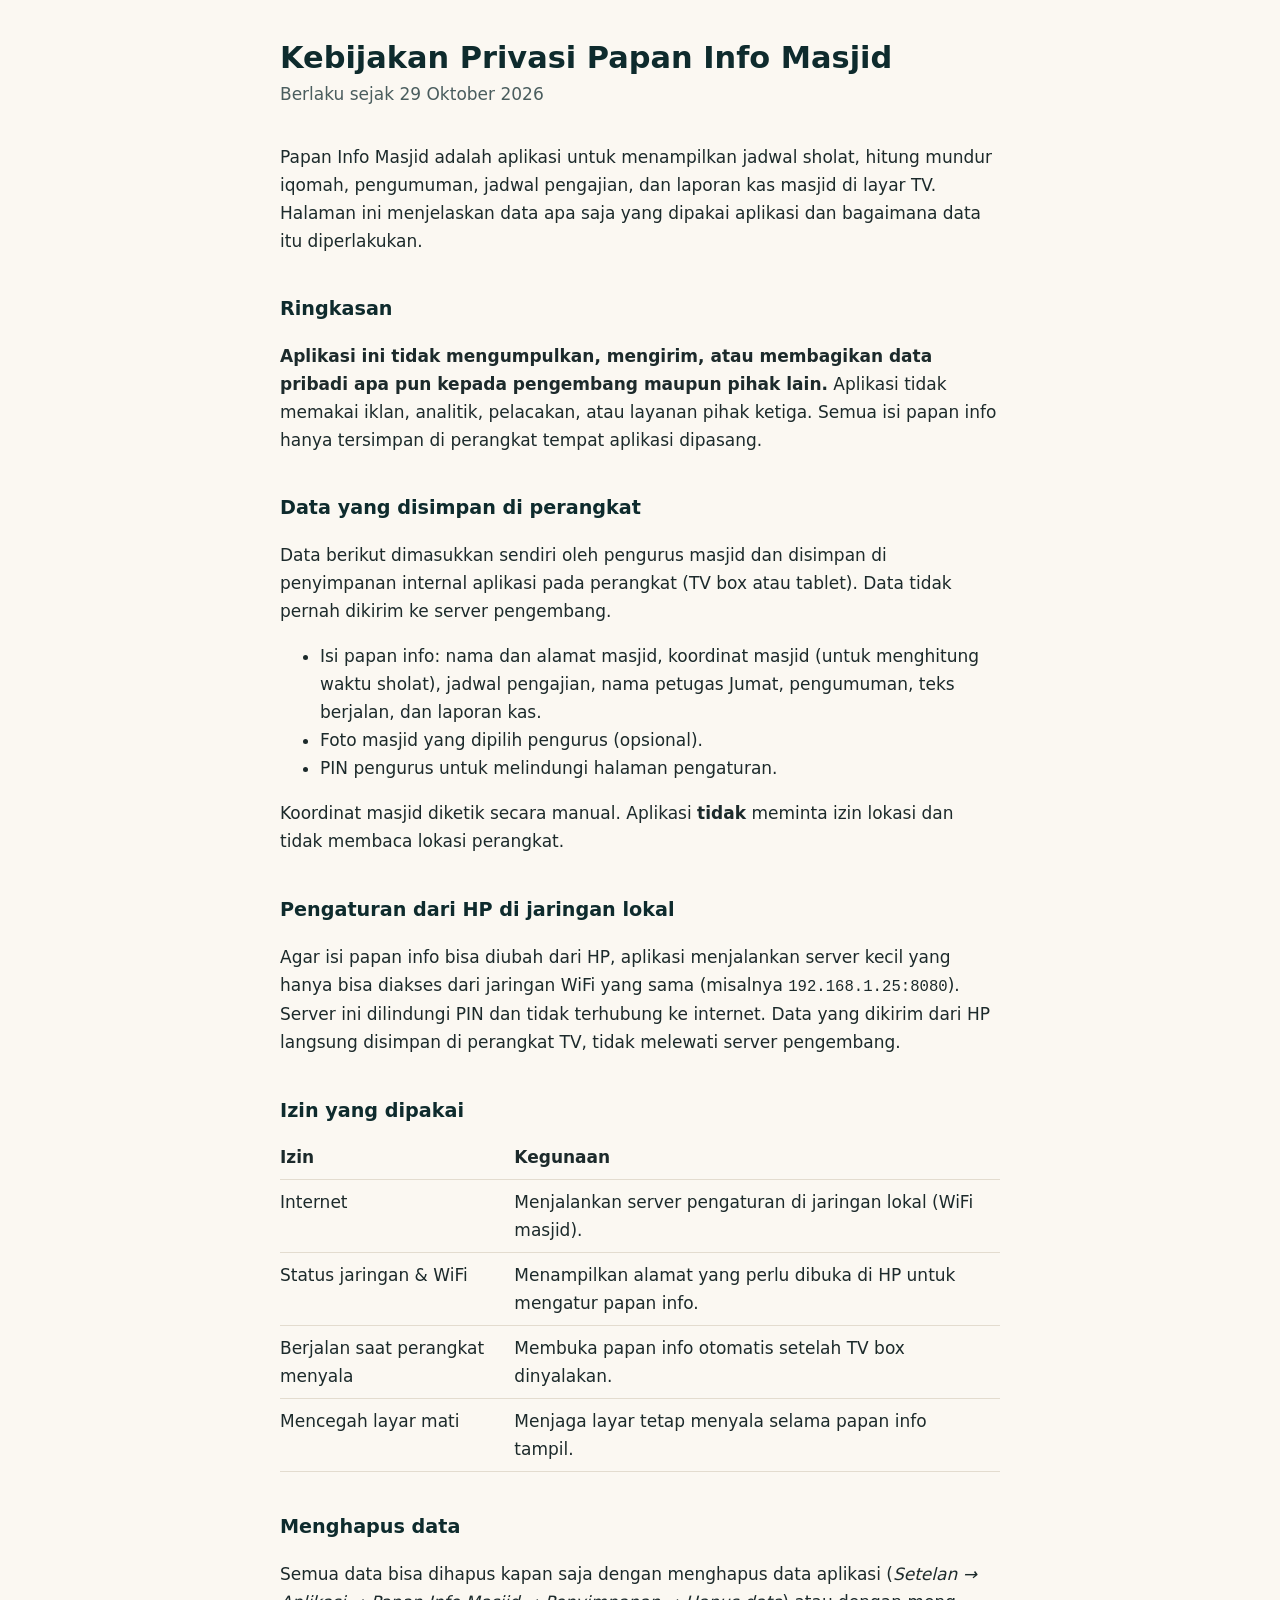
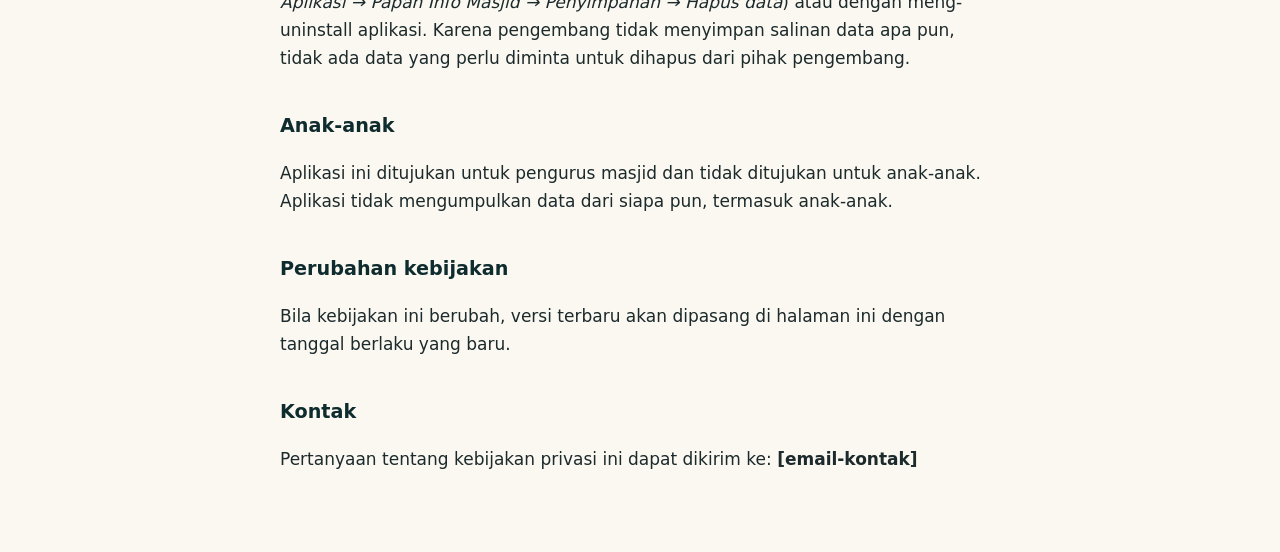
==== docs/kebijakan-privasi.html @ 153a27b2 "Tambah bahan unggah Play Store - docs/kebijakan-privasi.html untuk GitHub Pages - play-store/teks-to" ====
<!doctype html>
<html lang="id">
<head>
<meta charset="utf-8">
<meta name="viewport" content="width=device-width, initial-scale=1">
<title>Kebijakan Privasi – Papan Info Masjid</title>
<style>
  :root { --bg: #FBF8F2; --fg: #1C2A2B; --muted: #4A5D5E; --accent: #0E2B2D; --line: #E3DCCF; }
  @media (prefers-color-scheme: dark) { :root { --bg: #0E2B2D; --fg: #F3EBDD; --muted: #9CCFC4; --accent: #D9A441; --line: #24494B; } }
  body { margin: 0; background: var(--bg); color: var(--fg); font: 17px/1.65 system-ui, -apple-system, 'Segoe UI', Roboto, sans-serif; }
  main { max-width: 720px; margin: 0 auto; padding: 40px 16px 64px; }
  h1 { color: var(--accent); font-size: 1.9rem; line-height: 1.2; margin: 0 0 4px; }
  h2 { color: var(--accent); font-size: 1.2rem; margin: 2em 0 0.4em; }
  .tgl { color: var(--muted); margin: 0 0 2em; }
  table { width: 100%; border-collapse: collapse; margin: 0.5em 0; }
  th, td { text-align: left; vertical-align: top; padding: 8px 10px 8px 0; border-bottom: 1px solid var(--line); }
  th { font-weight: 600; }
  code { font-size: 0.92em; }
</style>
</head>
<body>
<main>
<h1>Kebijakan Privasi Papan Info Masjid</h1>
<p class="tgl">Berlaku sejak 29 Oktober 2026</p>

<p>Papan Info Masjid adalah aplikasi untuk menampilkan jadwal sholat, hitung mundur iqomah,
pengumuman, jadwal pengajian, dan laporan kas masjid di layar TV. Halaman ini menjelaskan
data apa saja yang dipakai aplikasi dan bagaimana data itu diperlakukan.</p>

<h2>Ringkasan</h2>
<p><strong>Aplikasi ini tidak mengumpulkan, mengirim, atau membagikan data pribadi apa pun kepada
pengembang maupun pihak lain.</strong> Aplikasi tidak memakai iklan, analitik, pelacakan,
atau layanan pihak ketiga. Semua isi papan info hanya tersimpan di perangkat tempat aplikasi dipasang.</p>

<h2>Data yang disimpan di perangkat</h2>
<p>Data berikut dimasukkan sendiri oleh pengurus masjid dan disimpan di penyimpanan internal aplikasi
pada perangkat (TV box atau tablet). Data tidak pernah dikirim ke server pengembang.</p>
<ul>
  <li>Isi papan info: nama dan alamat masjid, koordinat masjid (untuk menghitung waktu sholat),
      jadwal pengajian, nama petugas Jumat, pengumuman, teks berjalan, dan laporan kas.</li>
  <li>Foto masjid yang dipilih pengurus (opsional).</li>
  <li>PIN pengurus untuk melindungi halaman pengaturan.</li>
</ul>
<p>Koordinat masjid diketik secara manual. Aplikasi <strong>tidak</strong> meminta izin lokasi
dan tidak membaca lokasi perangkat.</p>

<h2>Pengaturan dari HP di jaringan lokal</h2>
<p>Agar isi papan info bisa diubah dari HP, aplikasi menjalankan server kecil yang hanya bisa
diakses dari jaringan WiFi yang sama (misalnya <code>192.168.1.25:8080</code>). Server ini
dilindungi PIN dan tidak terhubung ke internet. Data yang dikirim dari HP langsung disimpan
di perangkat TV, tidak melewati server pengembang.</p>

<h2>Izin yang dipakai</h2>
<table>
  <tr><th>Izin</th><th>Kegunaan</th></tr>
  <tr><td>Internet</td><td>Menjalankan server pengaturan di jaringan lokal (WiFi masjid).</td></tr>
  <tr><td>Status jaringan &amp; WiFi</td><td>Menampilkan alamat yang perlu dibuka di HP untuk mengatur papan info.</td></tr>
  <tr><td>Berjalan saat perangkat menyala</td><td>Membuka papan info otomatis setelah TV box dinyalakan.</td></tr>
  <tr><td>Mencegah layar mati</td><td>Menjaga layar tetap menyala selama papan info tampil.</td></tr>
</table>

<h2>Menghapus data</h2>
<p>Semua data bisa dihapus kapan saja dengan menghapus data aplikasi
(<em>Setelan → Aplikasi → Papan Info Masjid → Penyimpanan → Hapus data</em>) atau dengan
meng-uninstall aplikasi. Karena pengembang tidak menyimpan salinan data apa pun, tidak ada
data yang perlu diminta untuk dihapus dari pihak pengembang.</p>

<h2>Anak-anak</h2>
<p>Aplikasi ini ditujukan untuk pengurus masjid dan tidak ditujukan untuk anak-anak.
Aplikasi tidak mengumpulkan data dari siapa pun, termasuk anak-anak.</p>

<h2>Perubahan kebijakan</h2>
<p>Bila kebijakan ini berubah, versi terbaru akan dipasang di halaman ini dengan tanggal berlaku yang baru.</p>

<h2>Kontak</h2>
<p>Pertanyaan tentang kebijakan privasi ini dapat dikirim ke: <strong>[email-kontak]</strong></p>
</main>
</body>
</html>
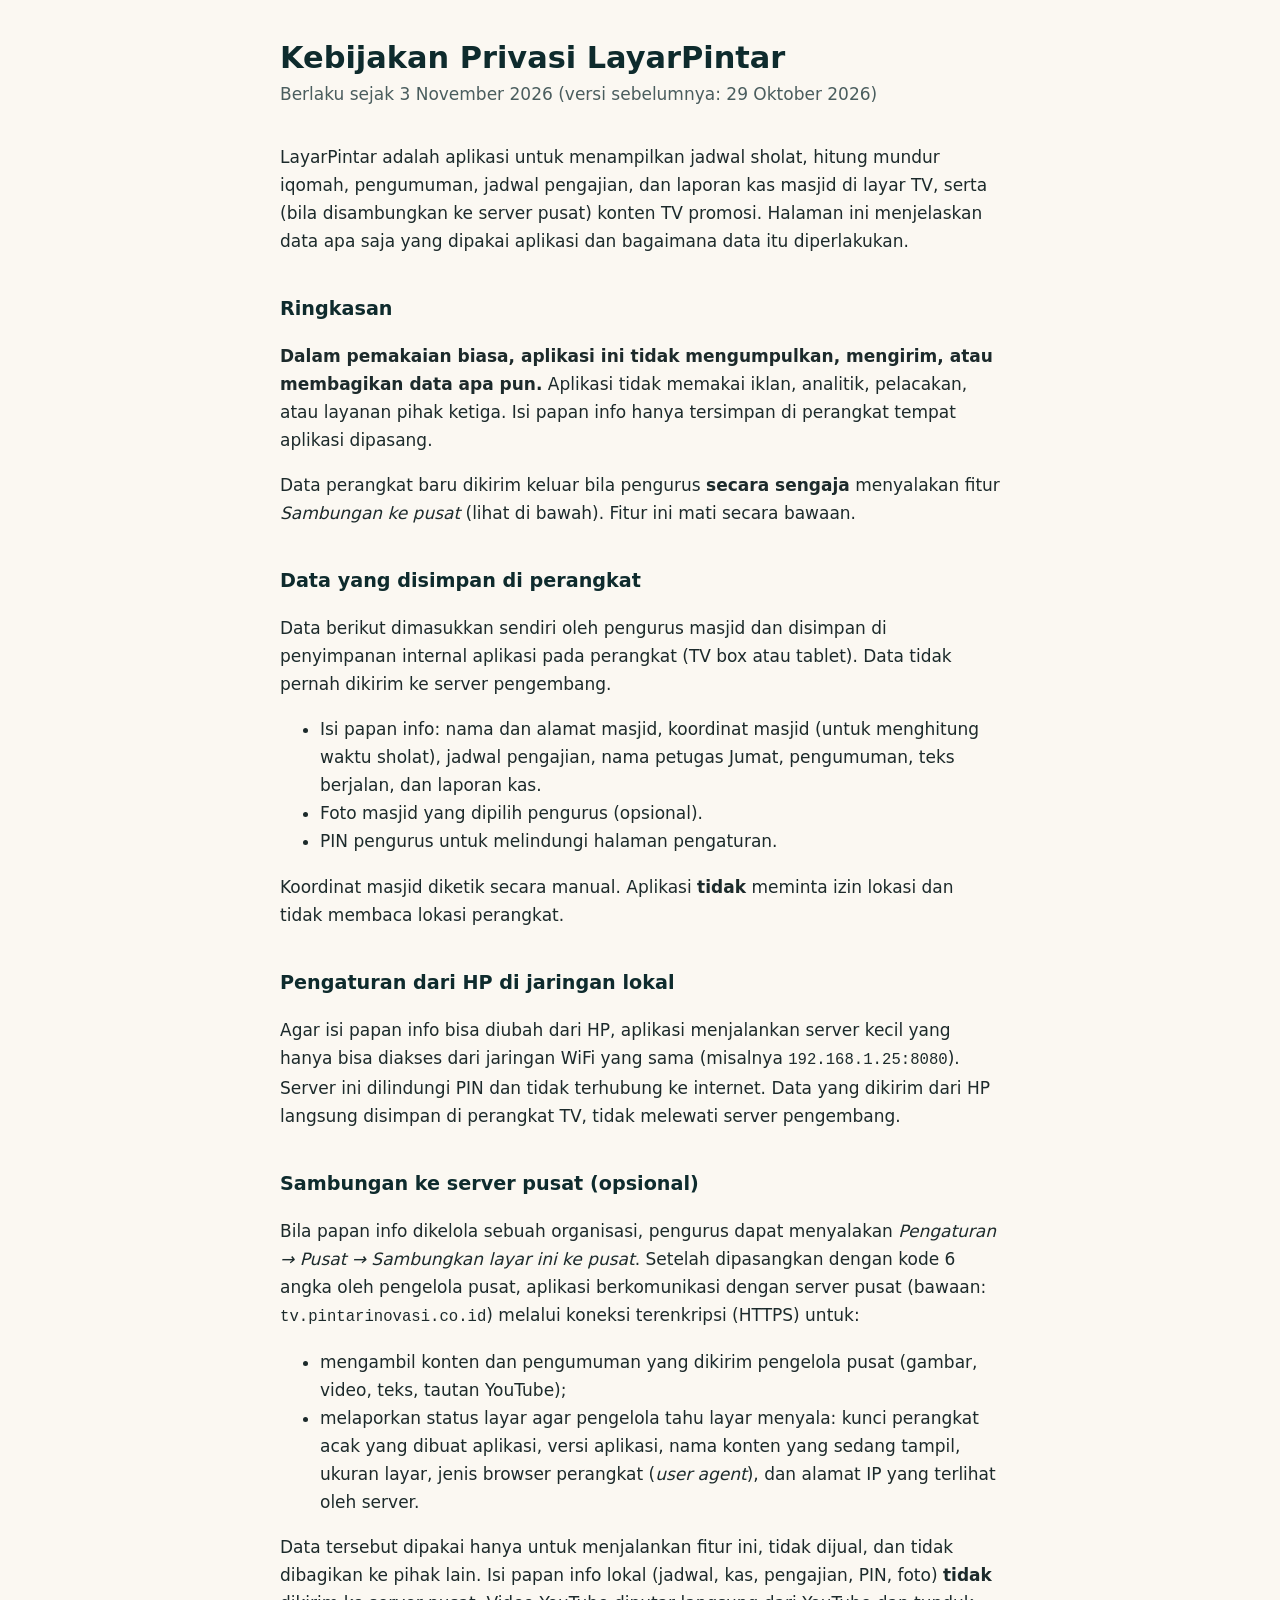
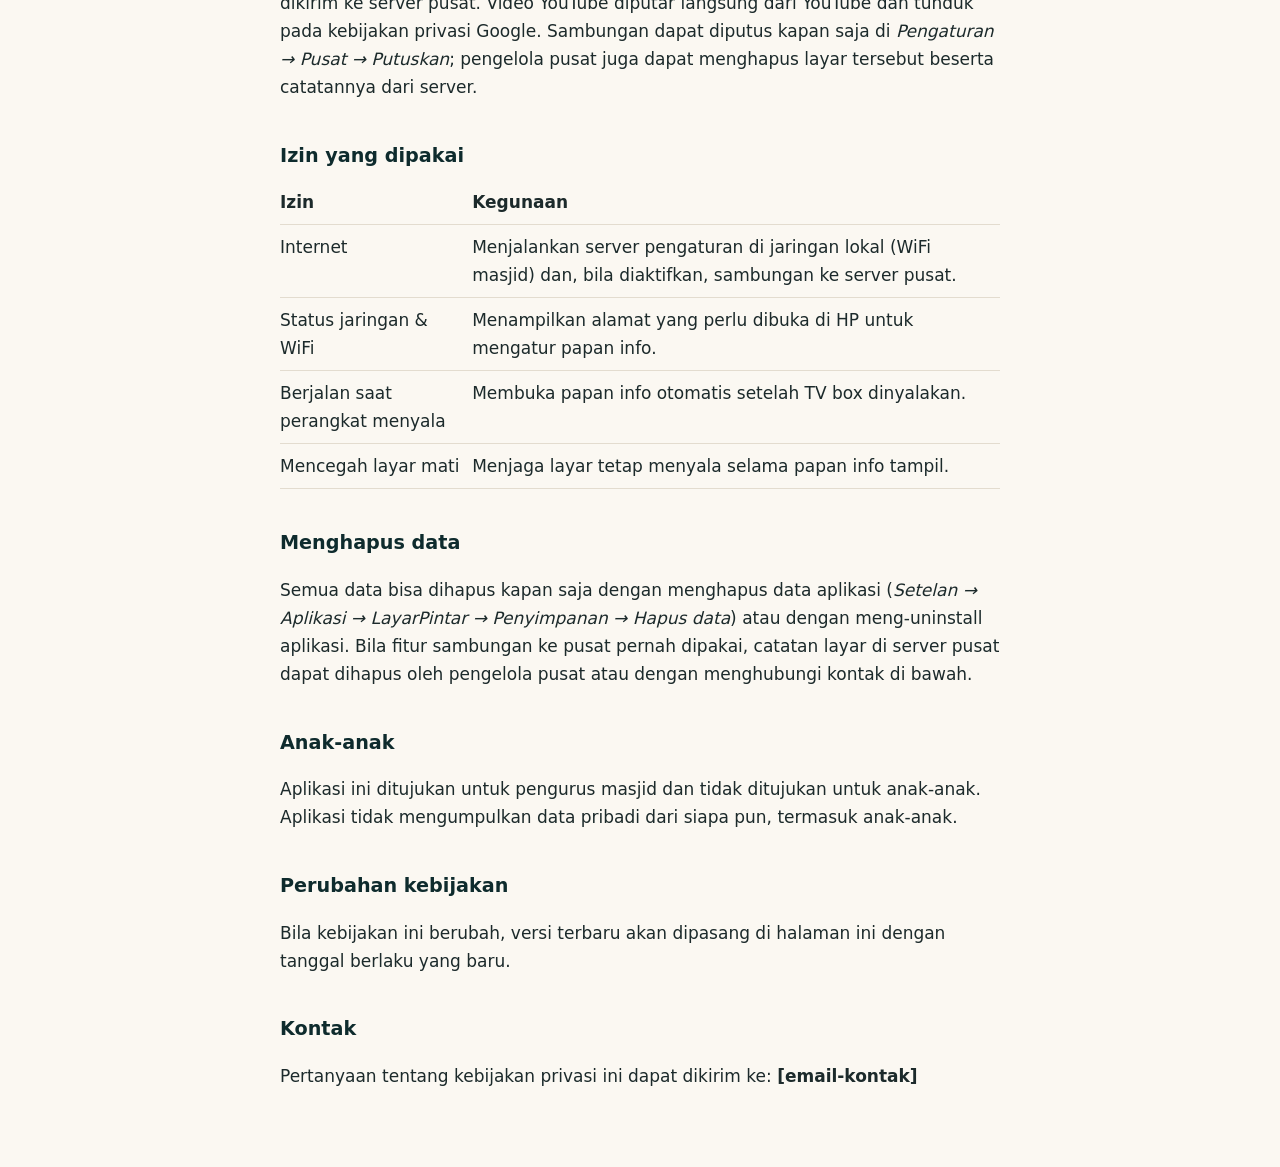
==== commit d97af237: "Ganti nama aplikasi menjadi LayarPintar - Nama aplikasi di box & banner Android TV: LayarPintar (app" ====
--- a/docs/kebijakan-privasi.html
+++ b/docs/kebijakan-privasi.html
@@ -3,7 +3,7 @@
 <head>
 <meta charset="utf-8">
 <meta name="viewport" content="width=device-width, initial-scale=1">
-<title>Kebijakan Privasi – Papan Info Masjid</title>
+<title>Kebijakan Privasi – LayarPintar</title>
 <style>
   :root { --bg: #FBF8F2; --fg: #1C2A2B; --muted: #4A5D5E; --accent: #0E2B2D; --line: #E3DCCF; }
   @media (prefers-color-scheme: dark) { :root { --bg: #0E2B2D; --fg: #F3EBDD; --muted: #9CCFC4; --accent: #D9A441; --line: #24494B; } }
@@ -20,17 +20,19 @@
 </head>
 <body>
 <main>
-<h1>Kebijakan Privasi Papan Info Masjid</h1>
-<p class="tgl">Berlaku sejak 29 Oktober 2026</p>
+<h1>Kebijakan Privasi LayarPintar</h1>
+<p class="tgl">Berlaku sejak 3 November 2026 (versi sebelumnya: 29 Oktober 2026)</p>
 
-<p>Papan Info Masjid adalah aplikasi untuk menampilkan jadwal sholat, hitung mundur iqomah,
-pengumuman, jadwal pengajian, dan laporan kas masjid di layar TV. Halaman ini menjelaskan
+<p>LayarPintar adalah aplikasi untuk menampilkan jadwal sholat, hitung mundur iqomah,
+pengumuman, jadwal pengajian, dan laporan kas masjid di layar TV, serta (bila disambungkan ke server pusat) konten TV promosi. Halaman ini menjelaskan
 data apa saja yang dipakai aplikasi dan bagaimana data itu diperlakukan.</p>
 
 <h2>Ringkasan</h2>
-<p><strong>Aplikasi ini tidak mengumpulkan, mengirim, atau membagikan data pribadi apa pun kepada
-pengembang maupun pihak lain.</strong> Aplikasi tidak memakai iklan, analitik, pelacakan,
-atau layanan pihak ketiga. Semua isi papan info hanya tersimpan di perangkat tempat aplikasi dipasang.</p>
+<p><strong>Dalam pemakaian biasa, aplikasi ini tidak mengumpulkan, mengirim, atau membagikan data apa pun.</strong>
+Aplikasi tidak memakai iklan, analitik, pelacakan, atau layanan pihak ketiga. Isi papan info hanya tersimpan
+di perangkat tempat aplikasi dipasang.</p>
+<p>Data perangkat baru dikirim keluar bila pengurus <strong>secara sengaja</strong> menyalakan fitur
+<em>Sambungan ke pusat</em> (lihat di bawah). Fitur ini mati secara bawaan.</p>
 
 <h2>Data yang disimpan di perangkat</h2>
 <p>Data berikut dimasukkan sendiri oleh pengurus masjid dan disimpan di penyimpanan internal aplikasi
@@ -50,10 +52,27 @@
 dilindungi PIN dan tidak terhubung ke internet. Data yang dikirim dari HP langsung disimpan
 di perangkat TV, tidak melewati server pengembang.</p>
 
+<h2>Sambungan ke server pusat (opsional)</h2>
+<p>Bila papan info dikelola sebuah organisasi, pengurus dapat menyalakan <em>Pengaturan → Pusat →
+Sambungkan layar ini ke pusat</em>. Setelah dipasangkan dengan kode 6 angka oleh pengelola pusat,
+aplikasi berkomunikasi dengan server pusat (bawaan: <code>tv.pintarinovasi.co.id</code>) melalui koneksi
+terenkripsi (HTTPS) untuk:</p>
+<ul>
+  <li>mengambil konten dan pengumuman yang dikirim pengelola pusat (gambar, video, teks, tautan YouTube);</li>
+  <li>melaporkan status layar agar pengelola tahu layar menyala: kunci perangkat acak yang dibuat aplikasi,
+      versi aplikasi, nama konten yang sedang tampil, ukuran layar, jenis browser perangkat (<em>user agent</em>),
+      dan alamat IP yang terlihat oleh server.</li>
+</ul>
+<p>Data tersebut dipakai hanya untuk menjalankan fitur ini, tidak dijual, dan tidak dibagikan ke pihak lain.
+Isi papan info lokal (jadwal, kas, pengajian, PIN, foto) <strong>tidak</strong> dikirim ke server pusat.
+Video YouTube diputar langsung dari YouTube dan tunduk pada kebijakan privasi Google.
+Sambungan dapat diputus kapan saja di <em>Pengaturan → Pusat → Putuskan</em>; pengelola pusat juga dapat
+menghapus layar tersebut beserta catatannya dari server.</p>
+
 <h2>Izin yang dipakai</h2>
 <table>
   <tr><th>Izin</th><th>Kegunaan</th></tr>
-  <tr><td>Internet</td><td>Menjalankan server pengaturan di jaringan lokal (WiFi masjid).</td></tr>
+  <tr><td>Internet</td><td>Menjalankan server pengaturan di jaringan lokal (WiFi masjid) dan, bila diaktifkan, sambungan ke server pusat.</td></tr>
   <tr><td>Status jaringan &amp; WiFi</td><td>Menampilkan alamat yang perlu dibuka di HP untuk mengatur papan info.</td></tr>
   <tr><td>Berjalan saat perangkat menyala</td><td>Membuka papan info otomatis setelah TV box dinyalakan.</td></tr>
   <tr><td>Mencegah layar mati</td><td>Menjaga layar tetap menyala selama papan info tampil.</td></tr>
@@ -61,13 +80,13 @@
 
 <h2>Menghapus data</h2>
 <p>Semua data bisa dihapus kapan saja dengan menghapus data aplikasi
-(<em>Setelan → Aplikasi → Papan Info Masjid → Penyimpanan → Hapus data</em>) atau dengan
-meng-uninstall aplikasi. Karena pengembang tidak menyimpan salinan data apa pun, tidak ada
-data yang perlu diminta untuk dihapus dari pihak pengembang.</p>
+(<em>Setelan → Aplikasi → LayarPintar → Penyimpanan → Hapus data</em>) atau dengan
+meng-uninstall aplikasi. Bila fitur sambungan ke pusat pernah dipakai, catatan layar di server pusat dapat
+dihapus oleh pengelola pusat atau dengan menghubungi kontak di bawah.</p>
 
 <h2>Anak-anak</h2>
 <p>Aplikasi ini ditujukan untuk pengurus masjid dan tidak ditujukan untuk anak-anak.
-Aplikasi tidak mengumpulkan data dari siapa pun, termasuk anak-anak.</p>
+Aplikasi tidak mengumpulkan data pribadi dari siapa pun, termasuk anak-anak.</p>
 
 <h2>Perubahan kebijakan</h2>
 <p>Bila kebijakan ini berubah, versi terbaru akan dipasang di halaman ini dengan tanggal berlaku yang baru.</p>
